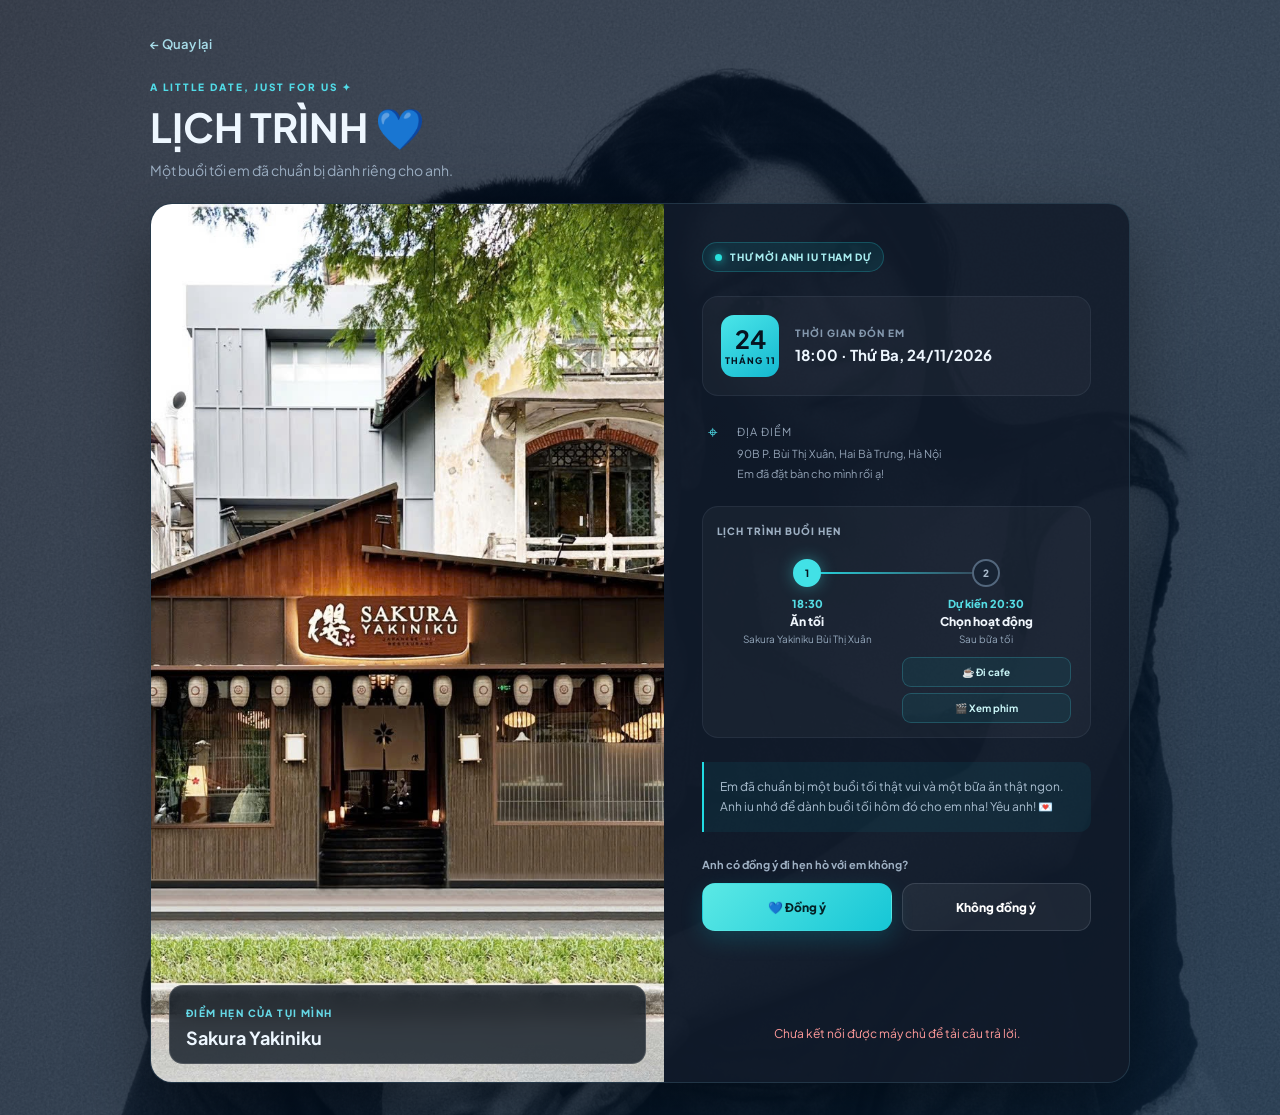
==== appointment.html @ 5048698b "setup" ====
<!DOCTYPE html>
<html lang="vi">
<head>
    <meta charset="UTF-8">
    <meta name="viewport" content="width=device-width, initial-scale=1.0">
    <meta name="theme-color" content="#07111f">
    <title>Lịch hẹn của chúng mình 💙</title>
    <link href="https://fonts.googleapis.com/css2?family=Plus+Jakarta+Sans:wght@300;400;500;600;700;800&display=swap" rel="stylesheet">
    <style>
        * {
            box-sizing: border-box;
        }

        body {
            min-height: 100vh;
            margin: 0;
            padding: 32px 20px;
            color: #eef7ff;
            font-family: 'Plus Jakarta Sans', sans-serif;
            background:
                linear-gradient(135deg, rgba(2, 11, 28, 0.72), rgba(4, 33, 62, 0.68)),
                url("IMG_3607.JPG") center 42% / cover fixed no-repeat,
                #061e3a;
        }

        .page {
            width: min(100%, 980px);
            margin: 0 auto;
        }

        .back-link {
            display: inline-flex;
            align-items: center;
            gap: 8px;
            color: #a7dce9;
            text-decoration: none;
            font-size: 13px;
            font-weight: 600;
            transition: color 0.2s ease, transform 0.2s ease;
        }

        .back-link:hover {
            color: #21e4ee;
            transform: translateX(-3px);
        }

        .page-heading {
            margin: 28px 0 24px;
        }

        .eyebrow {
            margin: 0 0 10px;
            color: #51dce8;
            font-size: 10px;
            font-weight: 800;
            letter-spacing: 2px;
        }

        h1 {
            margin: 0;
            font-size: clamp(26px, 5vw, 40px);
            line-height: 1.2;
        }

        .intro {
            margin: 10px 0 0;
            color: #9aacc0;
            font-size: 14px;
        }

        .appointment-card {
            display: grid;
            grid-template-columns: minmax(0, 1.05fr) minmax(320px, 0.95fr);
            overflow: hidden;
            border: 1px solid rgba(127, 196, 221, 0.16);
            border-radius: 22px;
            background: rgba(18, 27, 41, 0.88);
            box-shadow: 0 28px 80px rgba(0, 0, 0, 0.38);
        }

        .restaurant-photo {
            position: relative;
            min-height: 480px;
            background: #102339;
        }

        .restaurant-photo img {
            display: block;
            width: 100%;
            height: 100%;
            min-height: 480px;
            object-fit: cover;
        }

        .photo-label {
            position: absolute;
            right: 18px;
            bottom: 18px;
            left: 18px;
            padding: 14px 16px;
            border: 1px solid rgba(255, 255, 255, 0.14);
            border-radius: 14px;
            background: rgba(5, 15, 27, 0.76);
            backdrop-filter: blur(12px);
        }

        .photo-label span {
            color: #65d8e6;
            font-size: 10px;
            font-weight: 800;
            letter-spacing: 1.4px;
        }

        .photo-label h2 {
            margin: 5px 0 0;
            font-size: 18px;
        }

        .details {
            padding: clamp(24px, 4vw, 38px);
        }

        .status {
            display: inline-flex;
            align-items: center;
            gap: 8px;
            padding: 8px 12px;
            border: 1px solid rgba(44, 217, 226, 0.23);
            border-radius: 999px;
            color: #a8edf0;
            background: rgba(0, 194, 205, 0.1);
            font-size: 10px;
            font-weight: 800;
            letter-spacing: 0.7px;
        }

        .status-dot {
            width: 7px;
            height: 7px;
            border-radius: 50%;
            background: #28e0dc;
            box-shadow: 0 0 10px #28e0dc;
        }

        .date-card {
            display: flex;
            align-items: center;
            gap: 16px;
            margin: 24px 0;
            padding: 18px;
            border: 1px solid rgba(143, 166, 193, 0.1);
            border-radius: 16px;
            background: rgba(255, 255, 255, 0.035);
        }

        .date-number {
            display: grid;
            width: 58px;
            height: 62px;
            flex: 0 0 auto;
            place-content: center;
            border-radius: 13px;
            color: #061421;
            background: linear-gradient(145deg, #4be6e9, #14b8d0);
            text-align: center;
        }

        .date-number strong {
            font-size: 25px;
            line-height: 1;
        }

        .date-number span {
            margin-top: 3px;
            font-size: 9px;
            font-weight: 800;
            letter-spacing: 1px;
        }

        .date-copy small,
        .detail-label {
            display: block;
            margin-bottom: 5px;
            color: #8498ad;
            font-size: 10px;
            font-weight: 800;
            letter-spacing: 1px;
        }

        .date-copy strong {
            font-size: 15px;
        }

        .info-row {
            display: flex;
            gap: 13px;
            margin: 19px 0;
        }

        .info-icon {
            width: 22px;
            flex: 0 0 22px;
            color: #4cd8e4;
            text-align: center;
            font-size: 17px;
        }

        .info-row p {
            margin: 0;
            color: #e5edf5;
            font-size: 13px;
            font-weight: 700;
            line-height: 1.55;
        }

        .info-row p span {
            display: block;
            margin-top: 3px;
            color: #91a1b4;
            font-size: 11px;
            font-weight: 400;
        }

        .timeline-section {
            margin: 24px 0 0;
            padding: 18px 14px 14px;
            border: 1px solid rgba(143, 166, 193, 0.1);
            border-radius: 16px;
            background: rgba(255, 255, 255, 0.035);
        }

        .timeline-heading {
            margin: 0 0 22px;
            color: #9eb0c3;
            font-size: 10px;
            font-weight: 800;
            letter-spacing: 1px;
        }

        .timeline-stops {
            position: relative;
            display: grid;
            grid-template-columns: repeat(2, minmax(0, 1fr));
        }

        .timeline-stops::before {
            position: absolute;
            top: 13px;
            right: 25%;
            left: 25%;
            height: 2px;
            background: linear-gradient(90deg, #27d8e2, rgba(97, 122, 147, 0.35));
            content: '';
        }

        .timeline-stop {
            position: relative;
            display: flex;
            min-width: 0;
            flex-direction: column;
            align-items: center;
            text-align: center;
        }

        .timeline-marker {
            z-index: 1;
            display: grid;
            width: 28px;
            height: 28px;
            place-items: center;
            border: 2px solid #53677d;
            border-radius: 50%;
            color: #a9bacb;
            background: #172333;
            font: inherit;
            font-size: 10px;
            font-weight: 800;
            cursor: pointer;
            transition: border-color 0.2s ease, background 0.2s ease, box-shadow 0.2s ease;
        }

        .timeline-stop.is-active .timeline-marker,
        .timeline-marker:hover {
            border-color: #42e1e6;
            color: #07151f;
            background: #42e1e6;
            box-shadow: 0 0 16px rgba(66, 225, 230, 0.4);
        }

        .timeline-time {
            margin-top: 10px;
            color: #55dce4;
            font-size: 11px;
            font-weight: 800;
        }

        .timeline-name {
            margin-top: 4px;
            color: #f0f6fc;
            font-size: 12px;
            font-weight: 800;
        }

        .timeline-place {
            margin-top: 3px;
            color: #93a6ba;
            font-size: 10px;
            line-height: 1.45;
        }

        .activity-choices {
            display: grid;
            width: 100%;
            gap: 6px;
            margin-top: 10px;
            padding: 0 5px;
        }

        .activity-choice,
        .change-activity {
            border: 1px solid rgba(69, 209, 222, 0.24);
            border-radius: 9px;
            color: #c9f5f6;
            background: rgba(0, 192, 205, 0.08);
            font: inherit;
            font-size: 10px;
            font-weight: 700;
            cursor: pointer;
            transition: background 0.2s ease, border-color 0.2s ease;
        }

        .activity-choice {
            padding: 8px 5px;
        }

        .activity-choice:hover,
        .change-activity:hover {
            border-color: #42dce5;
            background: rgba(0, 192, 205, 0.2);
        }

        .change-activity {
            margin-top: 9px;
            padding: 6px 9px;
        }

        [hidden] {
            display: none !important;
        }

        .note {
            margin-top: 24px;
            padding: 15px 16px;
            border-left: 2px solid #21dbe3;
            border-radius: 0 12px 12px 0;
            color: #a9bdcf;
            background: rgba(0, 199, 215, 0.07);
            font-size: 12px;
            line-height: 1.7;
        }

        .response-title {
            margin: 26px 0 12px;
            color: #9eb0c3;
            font-size: 11px;
            font-weight: 700;
        }

        .response-actions {
            position: relative;
            display: grid;
            grid-template-columns: 1fr 1fr;
            align-content: start;
            align-items: start;
            gap: 10px;
            min-height: 128px;
        }

        .response-button {
            min-height: 48px;
            padding: 12px 14px;
            border: 1px solid transparent;
            border-radius: 13px;
            color: white;
            font: inherit;
            font-size: 12px;
            font-weight: 800;
            cursor: pointer;
            transition: transform 0.2s ease, filter 0.2s ease, background 0.2s ease;
        }

        .response-button:hover {
            filter: brightness(1.1);
            transform: translateY(-2px);
        }

        .accept-button {
            color: #042126;
            background: linear-gradient(135deg, #5be9e5, #16c6d6);
            box-shadow: 0 8px 22px rgba(0, 200, 215, 0.18);
        }

        .decline-button {
            position: absolute;
            top: 0;
            right: 0;
            z-index: 1;
            width: calc(50% - 5px);
            border-color: rgba(180, 193, 210, 0.16);
            background: rgba(255, 255, 255, 0.06);
            transition: left 0.16s ease, top 0.16s ease, filter 0.2s ease, background 0.2s ease;
        }

        .response-message {
            min-height: 20px;
            margin: 13px 0 0;
            color: #82e5e9;
            text-align: center;
            font-size: 12px;
            line-height: 1.6;
        }

        .response-message.is-error {
            color: #ff9a9a;
        }

        @media (max-width: 720px) {
            body {
                padding: 22px 14px;
            }

            .page-heading {
                margin: 23px 0 18px;
            }

            .appointment-card {
                grid-template-columns: 1fr;
            }

            .restaurant-photo,
            .restaurant-photo img {
                min-height: 260px;
                max-height: 340px;
            }

            .details {
                padding: 24px 20px;
            }
        }

        @media (max-width: 380px) {
            .response-actions {
                grid-template-columns: 1fr;
                min-height: 200px;
            }

            .decline-button {
                top: 58px;
                right: auto;
                left: 0;
                width: 100%;
            }
        }
    </style>
</head>
<body>
    <main class="page">
        <a class="back-link" href="vault.html">← Quay lại</a>

        <header class="page-heading">
            <p class="eyebrow">A LITTLE DATE, JUST FOR US ✦</p>
            <h1>LỊCH TRÌNH 💙</h1>
            <p class="intro">Một buổi tối em đã chuẩn bị dành riêng cho anh.</p>
        </header>

        <article class="appointment-card">
            <div class="restaurant-photo">
                <img src="polaroid-images/nhà hàng 1.jpg" alt="Không gian nhà hàng cho buổi hẹn của chúng mình">
                <div class="photo-label">
                    <span>ĐIỂM HẸN CỦA TỤI MÌNH</span>
                    <h2>Sakura Yakiniku</h2>
                </div>
            </div>

            <section class="details" aria-label="Thông tin buổi hẹn">
                <div class="status"><span class="status-dot" aria-hidden="true"></span> THƯ MỜI ANH IU THAM DỰ</div>

                <div class="date-card">
                    <div class="date-number"><strong>24</strong><span>THÁNG 11</span></div>
                    <div class="date-copy">
                        <small>THỜI GIAN ĐÓN EM</small>
                        <strong>18:00 · Thứ Ba, 24/11/2026</strong>
                    </div>
                </div>

                <div class="info-row">
                    <span class="info-icon" aria-hidden="true">⌖</span>
                    <p><span class="detail-label">ĐỊA ĐIỂM</span><span id="currentLocation">90B P. Bùi Thị Xuân, Hai Bà Trưng, Hà Nội</span><span id="currentLocationDetail">Em đã đặt bàn cho mình rồi ạ!</span></p>
                </div>

                <section class="timeline-section" aria-label="Timeline buổi hẹn">
                    <p class="timeline-heading">LỊCH TRÌNH BUỔI HẸN</p>
                    <div class="timeline-stops">
                        <div class="timeline-stop is-active" data-stop="dinner">
                            <button class="timeline-marker" type="button" data-show-stop="dinner" aria-label="Xem mốc ăn tối" aria-pressed="true">1</button>
                            <time class="timeline-time">18:30</time>
                            <span class="timeline-name">Ăn tối</span>
                            <span class="timeline-place">Sakura Yakiniku Bùi Thị Xuân</span>
                        </div>

                        <div class="timeline-stop" data-stop="activity">
                            <button class="timeline-marker" type="button" data-show-stop="activity" aria-label="Xem hoạt động sau bữa tối" aria-pressed="false">2</button>
                            <time class="timeline-time" id="activityTime">Dự kiến 20:30</time>
                            <span class="timeline-name" id="activityName">Chọn hoạt động</span>
                            <span class="timeline-place" id="activityPlace">Sau bữa tối</span>
                            <div class="activity-choices" id="activityChoices" aria-label="Chọn hoạt động sau bữa tối">
                                <button class="activity-choice" type="button" data-activity="cafe">☕ Đi cafe</button>
                                <button class="activity-choice" type="button" data-activity="movie">🎬 Xem phim</button>
                            </div>
                            <button class="change-activity" id="changeActivity" type="button" hidden>Chọn lại</button>
                        </div>
                    </div>
                </section>

                <div class="note">Em đã chuẩn bị một buổi tối thật vui và một bữa ăn thật ngon. Anh iu nhớ để dành buổi tối hôm đó cho em nha! Yêu anh! 💌</div>

                <p class="response-title">Anh có đồng ý đi hẹn hò với em không?</p>
                <div class="response-actions">
                    <button class="response-button accept-button" type="button" data-response="accept">💙 Đồng ý</button>
                    <button class="response-button decline-button" type="button" data-response="decline">Không đồng ý</button>
                </div>
                <p class="response-message" id="responseMessage" role="status" aria-live="polite"></p>
            </section>
        </article>
    </main>

    <script>
        const statusLabel = document.querySelector('.status');
        const responseMessage = document.getElementById('responseMessage');
        const responseActions = document.querySelector('.response-actions');
        const acceptButton = document.querySelector('.accept-button');
        const declineButton = document.querySelector('.decline-button');
        const restaurantImage = document.querySelector('.restaurant-photo img');
        const photoTitle = document.querySelector('.photo-label h2');
        const currentLocation = document.getElementById('currentLocation');
        const currentLocationDetail = document.getElementById('currentLocationDetail');
        const activityName = document.getElementById('activityName');
        const activityPlace = document.getElementById('activityPlace');
        const activityChoices = document.getElementById('activityChoices');
        const changeActivity = document.getElementById('changeActivity');
        const timelineStops = document.querySelectorAll('.timeline-stop');
        const responseApi = '/api/appointment-response';
        const acceptedMessage = 'Yayyy! Em mong đến buổi hẹn với iu lắm 💙';

        const stops = {
            dinner: {
                image: 'polaroid-images/nhà hàng 1.jpg',
                imageAlt: 'Nhà hàng Sakura Yakiniku',
                name: 'Sakura Yakiniku',
                location: 'Nhà hàng Sakura Yakiniku',
                detail: 'Em sẽ gửi địa chỉ cụ thể cho anh nha.'
            },
            cafe: {
                image: 'polaroid-images/cafe.jpg',
                imageAlt: 'Quán Ba Cậu Coffee',
                name: 'Đi Ba Cậu Coffee',
                location: 'Quán Ba Cậu Coffee',
                detail: '34 Lê Đại Hành, Hai Bà Trưng, Hà Nội'
            },
            movie: {
                image: 'polaroid-images/Xem phim.jpg',
                imageAlt: 'Ảnh buổi xem phim',
                name: 'Xem phim',
                detail: 'Địa điểm và phim cụ thể mình sẽ bàn ví nhau sau nha iu.'
            }
        };
        let selectedActivity = null;
        let selectedAnswer = null;
        let responseInteracted = false;

        function responseSummary(response) {
            if (response.answer === 'accept') {
                return acceptedMessage;
            }

            const answerText = {
                accept: 'Đồng ý đi hẹn hò',
                decline: 'Không đồng ý đi hẹn hò'
            }[response.answer];
            const activityText = {
                cafe: 'Đi cafe',
                movie: 'Xem phim'
            }[response.activity];
            const summary = [answerText, activityText].filter(Boolean).join(' · ');
            return summary ? `Đã lưu câu trả lời: ${summary}.` : 'Chưa có câu trả lời được lưu.';
        }

        function moveDeclineButton(event) {
            const area = responseActions.getBoundingClientRect();
            const button = declineButton.getBoundingClientRect();
            const accept = acceptButton.getBoundingClientRect();
            const maxLeft = Math.max(0, area.width - button.width);
            const maxTop = Math.max(0, area.height - button.height);
            const currentLeft = button.left - area.left;
            const currentTop = button.top - area.top;
            let destination = null;

            for (let attempt = 0; attempt < 40; attempt += 1) {
                const left = Math.random() * maxLeft;
                const top = Math.random() * maxTop;
                const candidate = {
                    left: area.left + left,
                    right: area.left + left + button.width,
                    top: area.top + top,
                    bottom: area.top + top + button.height
                };
                const overlapsAccept = candidate.left < accept.right + 8
                    && candidate.right > accept.left - 8
                    && candidate.top < accept.bottom + 8
                    && candidate.bottom > accept.top - 8;
                const pointerNearButton = event.clientX >= candidate.left - 24
                    && event.clientX <= candidate.right + 24
                    && event.clientY >= candidate.top - 24
                    && event.clientY <= candidate.bottom + 24;
                const movedEnough = Math.hypot(left - currentLeft, top - currentTop) > 48;

                if (!overlapsAccept && !pointerNearButton && movedEnough) {
                    destination = { left, top };
                    break;
                }
            }

            if (!destination) {
                destination = {
                    left: currentLeft <= maxLeft / 2 ? maxLeft : 0,
                    top: maxTop
                };
            }

            declineButton.style.left = `${destination.left}px`;
            declineButton.style.right = 'auto';
            declineButton.style.top = `${destination.top}px`;
        }

        async function saveResponse() {
            responseMessage.classList.remove('is-error');
            responseMessage.textContent = selectedAnswer === 'accept'
                ? acceptedMessage
                : 'Đang lưu câu trả lời...';
            try {
                const response = await fetch(responseApi, {
                    method: 'POST',
                    headers: { 'Content-Type': 'application/json' },
                    body: JSON.stringify({
                        activity: selectedActivity,
                        answer: selectedAnswer
                    })
                });
                if (!response.ok) {
                    throw new Error(`Máy chủ trả về mã ${response.status}.`);
                }
                const payload = await response.json();
                responseMessage.textContent = responseSummary(payload.response);
            } catch (error) {
                console.error('Không lưu được câu trả lời buổi hẹn.', error);
                if (selectedAnswer === 'accept') {
                    responseMessage.textContent = `${acceptedMessage} Không lưu được câu trả lời. Hãy mở trang từ máy chủ web và thử lại.`;
                } else {
                    responseMessage.classList.add('is-error');
                    responseMessage.textContent = 'Không lưu được. Hãy mở trang từ máy chủ web và thử lại.';
                }
            }
        }

        async function loadSavedResponse() {
            responseMessage.classList.remove('is-error');
            try {
                const response = await fetch(responseApi, { cache: 'no-store' });
                if (!response.ok) {
                    throw new Error(`Máy chủ trả về mã ${response.status}.`);
                }
                const payload = await response.json();
                if (responseInteracted) {
                    return;
                }
                const savedResponse = payload.response;
                if (!savedResponse) {
                    responseMessage.textContent = 'Chưa có câu trả lời được lưu.';
                    return;
                }

                selectedActivity = savedResponse.activity;
                selectedAnswer = savedResponse.answer;
                if (selectedActivity && stops[selectedActivity]) {
                    activityName.textContent = stops[selectedActivity].name;
                    activityPlace.textContent = stops[selectedActivity].location;
                    activityChoices.hidden = true;
                    changeActivity.hidden = false;
                    showStop(selectedActivity);
                }
                if (selectedAnswer === 'accept') {
                    statusLabel.innerHTML = '<span class="status-dot" aria-hidden="true"></span> ĐÃ ĐỒNG Ý 💙';
                } else if (selectedAnswer === 'decline') {
                    statusLabel.innerHTML = '<span class="status-dot" aria-hidden="true"></span> ĐÃ TỪ CHỐI';
                }
                responseMessage.textContent = responseSummary(savedResponse);
            } catch (error) {
                console.error('Không tải được câu trả lời đã lưu.', error);
                if (responseInteracted) {
                    return;
                }
                responseMessage.classList.add('is-error');
                responseMessage.textContent = 'Chưa kết nối được máy chủ để tải câu trả lời.';
            }
        }

        function showStop(stopName) {
            const stop = stops[stopName];
            if (!stop) {
                return;
            }

            restaurantImage.src = stop.image;
            restaurantImage.alt = stop.imageAlt;
            photoTitle.textContent = stop.name;
            currentLocation.textContent = stop.location;
            currentLocationDetail.textContent = stop.detail;

            timelineStops.forEach((timelineStop) => {
                const isActive = timelineStop.dataset.stop === (stopName === 'dinner' ? 'dinner' : 'activity');
                timelineStop.classList.toggle('is-active', isActive);
                timelineStop.querySelector('.timeline-marker').setAttribute('aria-pressed', String(isActive));
            });
        }

        document.querySelectorAll('[data-show-stop]').forEach((marker) => {
            marker.addEventListener('click', () => {
                if (marker.dataset.showStop === 'dinner') {
                    showStop('dinner');
                } else if (selectedActivity) {
                    showStop(selectedActivity);
                }
            });
        });

        document.querySelectorAll('[data-activity]').forEach((button) => {
            button.addEventListener('click', () => {
                responseInteracted = true;
                selectedActivity = button.dataset.activity;
                const stop = stops[selectedActivity];
                activityName.textContent = stop.name;
                activityPlace.textContent = stop.location;
                activityChoices.hidden = true;
                changeActivity.hidden = false;
                showStop(selectedActivity);
                saveResponse();
            });
        });

        changeActivity.addEventListener('click', () => {
            activityChoices.hidden = false;
            changeActivity.hidden = true;
        });

        document.querySelectorAll('[data-response]').forEach((button) => {
            button.addEventListener('click', () => {
                responseInteracted = true;
                selectedAnswer = button.dataset.response;
                if (selectedAnswer === 'accept') {
                    statusLabel.innerHTML = '<span class="status-dot" aria-hidden="true"></span> ĐÃ ĐỒNG Ý 💙';
                } else {
                    statusLabel.innerHTML = '<span class="status-dot" aria-hidden="true"></span> ĐÃ TỪ CHỐI';
                }
                saveResponse();
            });
        });

        declineButton.addEventListener('pointerenter', moveDeclineButton);

        loadSavedResponse();
    </script>
</body>
</html>
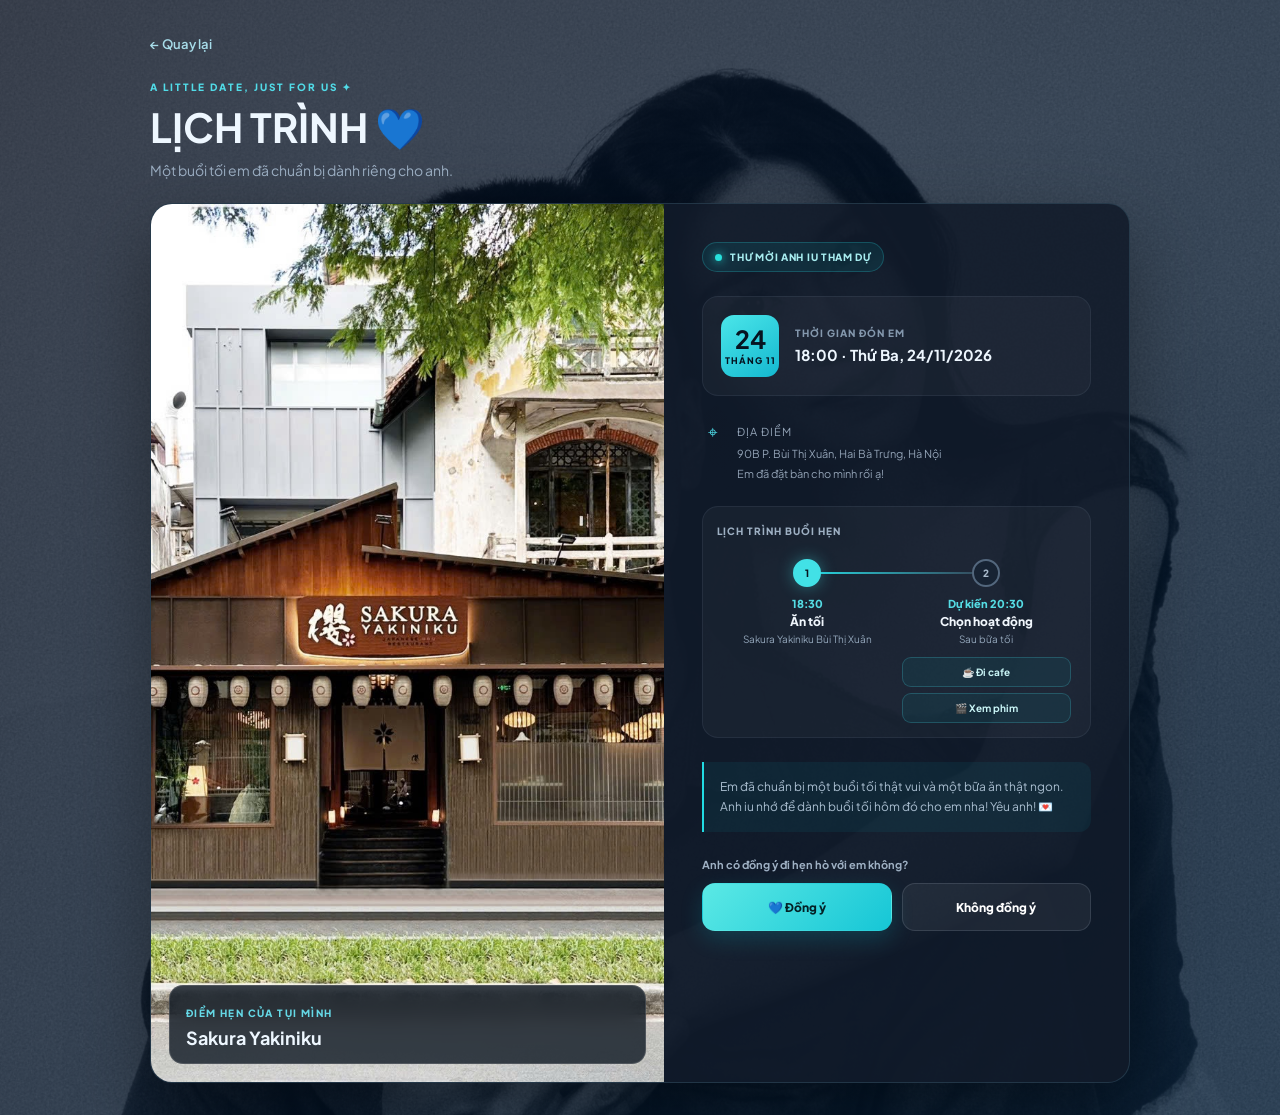
==== commit f310e6ad: "edit" ====
--- a/appointment.html
+++ b/appointment.html
@@ -549,7 +549,6 @@
         const activityChoices = document.getElementById('activityChoices');
         const changeActivity = document.getElementById('changeActivity');
         const timelineStops = document.querySelectorAll('.timeline-stop');
-        const responseApi = '/api/appointment-response';
         const acceptedMessage = 'Yayyy! Em mong đến buổi hẹn với iu lắm 💙';
 
         const stops = {
@@ -576,24 +575,6 @@
         };
         let selectedActivity = null;
         let selectedAnswer = null;
-        let responseInteracted = false;
-
-        function responseSummary(response) {
-            if (response.answer === 'accept') {
-                return acceptedMessage;
-            }
-
-            const answerText = {
-                accept: 'Đồng ý đi hẹn hò',
-                decline: 'Không đồng ý đi hẹn hò'
-            }[response.answer];
-            const activityText = {
-                cafe: 'Đi cafe',
-                movie: 'Xem phim'
-            }[response.activity];
-            const summary = [answerText, activityText].filter(Boolean).join(' · ');
-            return summary ? `Đã lưu câu trả lời: ${summary}.` : 'Chưa có câu trả lời được lưu.';
-        }
 
         function moveDeclineButton(event) {
             const area = responseActions.getBoundingClientRect();
@@ -642,75 +623,15 @@
             declineButton.style.top = `${destination.top}px`;
         }
 
-        async function saveResponse() {
-            responseMessage.classList.remove('is-error');
-            responseMessage.textContent = selectedAnswer === 'accept'
-                ? acceptedMessage
-                : 'Đang lưu câu trả lời...';
-            try {
-                const response = await fetch(responseApi, {
-                    method: 'POST',
-                    headers: { 'Content-Type': 'application/json' },
-                    body: JSON.stringify({
-                        activity: selectedActivity,
-                        answer: selectedAnswer
-                    })
-                });
-                if (!response.ok) {
-                    throw new Error(`Máy chủ trả về mã ${response.status}.`);
-                }
-                const payload = await response.json();
-                responseMessage.textContent = responseSummary(payload.response);
-            } catch (error) {
-                console.error('Không lưu được câu trả lời buổi hẹn.', error);
-                if (selectedAnswer === 'accept') {
-                    responseMessage.textContent = `${acceptedMessage} Không lưu được câu trả lời. Hãy mở trang từ máy chủ web và thử lại.`;
-                } else {
-                    responseMessage.classList.add('is-error');
-                    responseMessage.textContent = 'Không lưu được. Hãy mở trang từ máy chủ web và thử lại.';
-                }
-            }
-        }
-
-        async function loadSavedResponse() {
-            responseMessage.classList.remove('is-error');
-            try {
-                const response = await fetch(responseApi, { cache: 'no-store' });
-                if (!response.ok) {
-                    throw new Error(`Máy chủ trả về mã ${response.status}.`);
-                }
-                const payload = await response.json();
-                if (responseInteracted) {
-                    return;
-                }
-                const savedResponse = payload.response;
-                if (!savedResponse) {
-                    responseMessage.textContent = 'Chưa có câu trả lời được lưu.';
-                    return;
-                }
-
-                selectedActivity = savedResponse.activity;
-                selectedAnswer = savedResponse.answer;
-                if (selectedActivity && stops[selectedActivity]) {
-                    activityName.textContent = stops[selectedActivity].name;
-                    activityPlace.textContent = stops[selectedActivity].location;
-                    activityChoices.hidden = true;
-                    changeActivity.hidden = false;
-                    showStop(selectedActivity);
-                }
-                if (selectedAnswer === 'accept') {
-                    statusLabel.innerHTML = '<span class="status-dot" aria-hidden="true"></span> ĐÃ ĐỒNG Ý 💙';
-                } else if (selectedAnswer === 'decline') {
-                    statusLabel.innerHTML = '<span class="status-dot" aria-hidden="true"></span> ĐÃ TỪ CHỐI';
-                }
-                responseMessage.textContent = responseSummary(savedResponse);
-            } catch (error) {
-                console.error('Không tải được câu trả lời đã lưu.', error);
-                if (responseInteracted) {
-                    return;
-                }
-                responseMessage.classList.add('is-error');
-                responseMessage.textContent = 'Chưa kết nối được máy chủ để tải câu trả lời.';
+        function updateResponseMessage() {
+            if (selectedAnswer === 'accept') {
+                responseMessage.textContent = acceptedMessage;
+            } else if (selectedAnswer === 'decline') {
+                responseMessage.textContent = 'Anh chọn không đồng ý đi hẹn hò.';
+            } else if (selectedActivity) {
+                responseMessage.textContent = `Đã chọn hoạt động: ${stops[selectedActivity].name}.`;
+            } else {
+                responseMessage.textContent = '';
             }
         }
 
@@ -745,7 +666,6 @@
 
         document.querySelectorAll('[data-activity]').forEach((button) => {
             button.addEventListener('click', () => {
-                responseInteracted = true;
                 selectedActivity = button.dataset.activity;
                 const stop = stops[selectedActivity];
                 activityName.textContent = stop.name;
@@ -753,31 +673,30 @@
                 activityChoices.hidden = true;
                 changeActivity.hidden = false;
                 showStop(selectedActivity);
-                saveResponse();
+                updateResponseMessage();
             });
         });
 
         changeActivity.addEventListener('click', () => {
             activityChoices.hidden = false;
             changeActivity.hidden = true;
+            selectedActivity = null;
+            updateResponseMessage();
         });
 
         document.querySelectorAll('[data-response]').forEach((button) => {
             button.addEventListener('click', () => {
-                responseInteracted = true;
                 selectedAnswer = button.dataset.response;
                 if (selectedAnswer === 'accept') {
                     statusLabel.innerHTML = '<span class="status-dot" aria-hidden="true"></span> ĐÃ ĐỒNG Ý 💙';
                 } else {
                     statusLabel.innerHTML = '<span class="status-dot" aria-hidden="true"></span> ĐÃ TỪ CHỐI';
                 }
-                saveResponse();
+                updateResponseMessage();
             });
         });
 
         declineButton.addEventListener('pointerenter', moveDeclineButton);
-
-        loadSavedResponse();
     </script>
 </body>
 </html>
